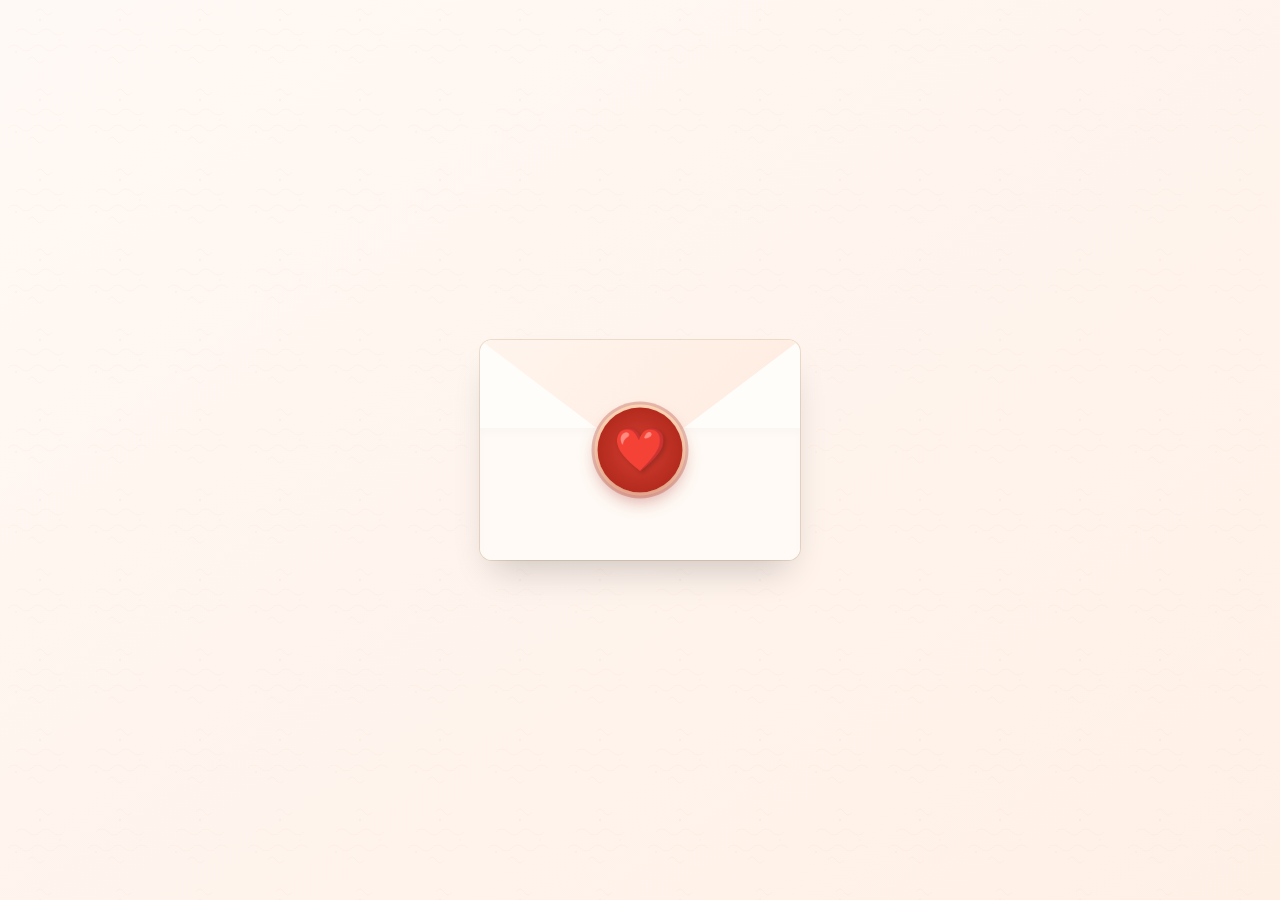
==== index.html @ abdc113b "Update name if html file" ====
<!DOCTYPE html>
<html lang="ru">
<head>
    <meta charset="UTF-8">
    <meta name="viewport" content="width=device-width, initial-scale=1.0, user-scalable=yes, viewport-fit=cover">
    <title>Запрошення на весілля | Антон & Марія</title>
    <link href="https://fonts.googleapis.com/css2?family=Cormorant+Garamond:ital,wght@0,400;0,500;0,600;1,400;1,500&family=Montserrat:wght@300;400;500;600&display=swap" rel="stylesheet">
    <style>
        * {
            margin: 0;
            padding: 0;
            box-sizing: border-box;
        }

        body {
            min-height: 100vh;
            background: linear-gradient(145deg, #fff9f5 0%, #fff0e6 100%);
            display: flex;
            align-items: center;
            justify-content: center;
            font-family: 'Montserrat', sans-serif;
            padding: 20px;
            position: relative;
            overflow-x: hidden;
        }

        /* Декоративный фоновый узор */
        body::before {
            content: "";
            position: fixed;
            top: 0;
            left: 0;
            width: 100%;
            height: 100%;
            background-image: url('data:image/svg+xml;utf8,<svg xmlns="http://www.w3.org/2000/svg" viewBox="0 0 200 200" opacity="0.12"><path fill="none" stroke="%23b34e4e" stroke-width="0.6" d="M40 80 Q55 65 70 80 Q85 95 100 80 Q115 65 130 80 Q145 95 160 80 M20 120 Q35 105 50 120 Q65 135 80 120 Q95 105 110 120 Q125 135 140 120 Q155 105 170 120 M90 30 Q100 15 110 30 Q120 45 130 30 M70 150 Q80 135 90 150 Q100 165 110 150" /><circle cx="100" cy="50" r="3" fill="%23b34e4e" opacity="0.3"/><circle cx="40" cy="130" r="2.5" fill="%23b34e4e" opacity="0.3"/><circle cx="150" cy="100" r="2" fill="%23b34e4e" opacity="0.3"/></svg>');
            background-repeat: repeat;
            background-size: 80px;
            pointer-events: none;
            z-index: 0;
        }

        .main-container {
            width: 100%;
            max-width: 650px;
            margin: 0 auto;
            position: relative;
            z-index: 2;
            perspective: 1200px;
        }

        /* === КОНВЕРТ ================================== */
        .envelope-wrapper {
            display: flex;
            justify-content: center;
            align-items: center;
            transition: all 0.6s cubic-bezier(0.2, 0.9, 0.4, 1.1);
            transform-origin: center;
        }

        .envelope {
            position: relative;
            width: 320px;
            height: 220px;
            background: #fffdf9;
            border-radius: 12px;
            box-shadow: 0 20px 35px -12px rgba(0, 0, 0, 0.2), 0 0 0 1px rgba(200, 160, 120, 0.3);
            cursor: pointer;
        }

        .envelope-flap {
            position: absolute;
            top: 0;
            left: 0;
            width: 100%;
            height: 100%;
            background: linear-gradient(135deg, #fff5ed, #ffe8dc);
            clip-path: polygon(0 0, 100% 0, 50% 55%);
            border-radius: 12px 12px 0 0;
            z-index: 1;
        }

        .envelope-body {
            position: absolute;
            bottom: 0;
            left: 0;
            width: 100%;
            height: 60%;
            background: #fffaf5;
            border-radius: 0 0 12px 12px;
            box-shadow: inset 0 5px 8px rgba(0,0,0,0.02);
        }

        /* Красная печать с пульсацией */
        .seal {
            position: absolute;
            top: 50%;
            left: 50%;
            transform: translate(-50%, -50%);
            width: 85px;
            height: 85px;
            background: radial-gradient(circle, #d43f31, #a52216);
            border-radius: 50%;
            display: flex;
            align-items: center;
            justify-content: center;
            color: #ffefcf;
            font-size: 42px;
            font-weight: bold;
            font-family: 'Cormorant Garamond', serif;
            box-shadow: 0 8px 18px rgba(160, 30, 20, 0.4), 0 0 0 3px #ffddbb, 0 0 0 6px rgba(180, 60, 40, 0.3);
            cursor: pointer;
            z-index: 20;
            transition: all 0.2s;
            text-shadow: 2px 2px 4px rgba(0,0,0,0.2);
            animation: gentlePulse 1.3s infinite ease-in-out;
        }

        @keyframes gentlePulse {
            0% {
                transform: translate(-50%, -50%) scale(1);
                box-shadow: 0 8px 18px rgba(160, 30, 20, 0.4), 0 0 0 3px #ffddbb, 0 0 0 6px rgba(200, 70, 50, 0.3);
            }
            50% {
                transform: translate(-50%, -50%) scale(1.07);
                box-shadow: 0 10px 25px rgba(190, 40, 30, 0.6), 0 0 0 5px #ffeedd, 0 0 0 10px rgba(210, 80, 60, 0.5);
            }
            100% {
                transform: translate(-50%, -50%) scale(1);
                box-shadow: 0 8px 18px rgba(160, 30, 20, 0.4), 0 0 0 3px #ffddbb, 0 0 0 6px rgba(200, 70, 50, 0.3);
            }
        }

        .envelope-wrapper.hide-envelope {
            animation: envelopeFlyAway 0.55s forwards ease-out;
            pointer-events: none;
        }

        @keyframes envelopeFlyAway {
            0% {
                opacity: 1;
                transform: scale(1) rotateY(0deg);
            }
            40% {
                opacity: 0.8;
                transform: scale(0.92) rotateY(10deg);
            }
            100% {
                opacity: 0;
                transform: scale(0.5) rotateY(25deg);
                visibility: hidden;
            }
        }

        /* === ОТКРЫТКА ================================= */
        .invitation-container {
            background: rgba(255, 250, 245, 0.96);
            border-radius: 42px 28px 42px 28px;
            box-shadow: 0 25px 45px -12px rgba(80, 30, 20, 0.3), inset 0 0 0 1px rgba(255, 245, 235, 0.8);
            backdrop-filter: blur(1px);
            overflow: hidden;
            transition: all 0.4s;
            position: relative;
        }

        .invitation-container::before {
            content: "";
            position: absolute;
            top: 20px;
            left: 20px;
            right: 20px;
            bottom: 20px;
            border: 1px solid rgba(180, 70, 50, 0.25);
            border-radius: 32px 20px 32px 20px;
            pointer-events: none;
            z-index: 1;
        }

        .invitation-container::after {
            content: "❦";
            font-size: 28px;
            color: #c5654b;
            opacity: 0.2;
            position: absolute;
            bottom: 15px;
            right: 20px;
            font-family: serif;
            transform: rotate(15deg);
            pointer-events: none;
        }

        /* Скрытие элементов */
        .hidden {
            display: none !important;
        }

        /* Шаги */
        .step {
            padding: 2rem 1.8rem;
            transition: all 0.4s cubic-bezier(0.2, 0.9, 0.4, 1.1);
            text-align: center;
            background: transparent;
        }

        /* Анимация появления карточек */
        .step-enter-active {
            animation: fadeSlideUp 0.5s forwards;
        }

        @keyframes fadeSlideUp {
            from {
                opacity: 0;
                transform: translateY(30px);
            }
            to {
                opacity: 1;
                transform: translateY(0);
            }
        }

        .step-exit-active {
            animation: fadeSlideDown 0.4s forwards;
        }

        @keyframes fadeSlideDown {
            from {
                opacity: 1;
                transform: translateY(0);
            }
            to {
                opacity: 0;
                transform: translateY(-20px);
                visibility: hidden;
            }
        }

        /* Новая пульсация для карточек (как у печати, но мягче) */
        .step:not(.hidden) .card-content {
            animation: cardPulse 1.5s infinite ease-in-out;
            transform-origin: center;
            transition: all 0.2s;
        }

        @keyframes cardPulse {
            0% {
                transform: scale(1);
                box-shadow: 0 10px 25px rgba(0, 0, 0, 0.08), 0 0 0 0px rgba(200, 90, 70, 0);
            }
            50% {
                transform: scale(1.02);
                box-shadow: 0 20px 35px rgba(130, 50, 40, 0.15), 0 0 0 4px rgba(210, 100, 70, 0.25);
            }
            100% {
                transform: scale(1);
                box-shadow: 0 10px 25px rgba(0, 0, 0, 0.08), 0 0 0 0px rgba(200, 90, 70, 0);
            }
        }

        /* Оформление контента */
        h2 {
            font-family: 'Cormorant Garamond', serif;
            font-size: 1.8rem;
            font-weight: 500;
            color: #8b3c2c;
            letter-spacing: 1px;
            margin-bottom: 0.6rem;
            position: relative;
            display: inline-block;
        }

        h2:before, h2:after {
            content: "✧";
            font-size: 1.3rem;
            color: #c4775c;
            margin: 0 8px;
            opacity: 0.7;
        }

        h1 {
            font-family: 'Cormorant Garamond', serif;
            font-size: 2.8rem;
            font-weight: 700;
            color: #9f3e2c;
            margin: 20px 0 15px;
            letter-spacing: 2px;
            text-shadow: 2px 2px 6px rgba(150, 50, 30, 0.08);
        }

        .card-content {
            background: rgba(255, 248, 240, 0.85);
            border-radius: 48px;
            padding: 20px 15px;
            transition: all 0.3s;
            box-shadow: 0 10px 25px rgba(0, 0, 0, 0.05);
            border: 1px solid rgba(210, 120, 90, 0.2);
        }

        .card-content p {
            font-size: 1.25rem;
            line-height: 1.5;
            margin: 18px 0;
            color: #4a2a20;
            font-weight: 500;
            background: #fffaf4;
            padding: 12px;
            border-radius: 50px;
            display: inline-block;
            box-shadow: 0 2px 8px rgba(0,0,0,0.02);
        }

        .card-content strong {
            color: #bc4e36;
            font-weight: 600;
        }

        .ornament {
            background-image: radial-gradient(circle, #dd8a6e 1.5px, transparent 1.5px);
            background-size: 18px 18px;
            height: 28px;
            width: 80%;
            margin: 18px auto;
            opacity: 0.4;
        }

        .next-btn {
            background: linear-gradient(115deg, #fff0e6, #ffe3d6);
            border: 1.5px solid #cd7a60;
            padding: 12px 32px;
            font-size: 1.1rem;
            font-weight: 600;
            font-family: 'Montserrat', sans-serif;
            color: #a13f2b;
            border-radius: 60px;
            margin-top: 22px;
            cursor: pointer;
            transition: all 0.3s;
            box-shadow: 0 4px 8px rgba(0,0,0,0.05);
            letter-spacing: 1px;
        }

        .next-btn:hover {
            background: linear-gradient(115deg, #ffe6dc, #ffdad0);
            transform: scale(1.02);
            border-color: #b95a40;
            box-shadow: 0 10px 18px rgba(170, 70, 40, 0.15);
            color: #7e2e1c;
        }

        .next-btn:active {
            transform: scale(0.96);
        }

        .thanks {
            font-style: italic;
            font-size: 1rem;
            margin-top: 25px;
            color: #ab5e48;
            letter-spacing: 0.5px;
            border-top: 1px dashed #e7bcab;
            padding-top: 16px;
            width: fit-content;
            margin-left: auto;
            margin-right: auto;
        }

        /* Адаптивность */
        @media (max-width: 550px) {
            body {
                padding: 12px;
            }
            .envelope {
                width: 280px;
                height: 190px;
            }
            .seal {
                width: 70px;
                height: 70px;
                font-size: 34px;
            }
            .step {
                padding: 1.8rem 1rem;
            }
            h1 {
                font-size: 2.2rem;
            }
            h2 {
                font-size: 1.4rem;
            }
            .card-content p {
                font-size: 1rem;
                padding: 10px 14px;
            }
            .next-btn {
                padding: 10px 28px;
                font-size: 1rem;
            }
            @keyframes cardPulse {
                0% { transform: scale(1); }
                50% { transform: scale(1.01); }
                100% { transform: scale(1); }
            }
        }

        @media (max-width: 380px) {
            .envelope {
                width: 250px;
                height: 170px;
            }
            .seal {
                width: 62px;
                height: 62px;
                font-size: 30px;
            }
            h1 {
                font-size: 1.9rem;
            }
        }

        .flower-deco {
            background: url('data:image/svg+xml;utf8,<svg xmlns="http://www.w3.org/2000/svg" viewBox="0 0 40 40"><path fill="%23dd8870" d="M20,6 Q24,12 20,18 Q16,12 20,6z M20,22 Q24,28 20,34 Q16,28 20,22z M6,20 Q12,24 18,20 Q12,16 6,20z M22,20 Q28,24 34,20 Q28,16 22,20z" opacity="0.2"/></svg>');
            background-repeat: repeat;
            background-size: 28px;
            position: absolute;
            inset: 0;
            opacity: 0.15;
            pointer-events: none;
            border-radius: inherit;
        }
    </style>
</head>
<body>

<div class="main-container">
    <!-- КОНВЕРТ -->
    <div class="envelope-wrapper" id="envelopeWrapper">
        <div class="envelope" id="envelope">
            <div class="envelope-flap"></div>
            <div class="envelope-body"></div>
            <div class="seal" id="sealBtn">
                ❤️
            </div>
        </div>
    </div>

    <div id="invitationCard" class="invitation-container hidden">
        <div class="flower-deco"></div>
        <div class="step step-1" id="step1">
            <div class="card-content">
                <h2>✨ Весільне Запрошення ✨</h2>
                <h1>Антон & Марія</h1>
                <div class="ornament"></div>
                <p>Сердечно запрошуємо вас<br>розділити з нами радість одруження!</p>
                <button class="next-btn" data-next="2">💌 Далі 💌</button>
            </div>
        </div>

        <!-- Шаг 2 - место и дата -->
        <div class="step step-2 hidden" id="step2">
            <div class="card-content">
                <h2>📍 Місце проведения</h2>
                <p><strong>Польша, місто Краків</strong><br>вул. Кафки 22, Кафе "Уельс"</p>
                <div class="ornament"></div>
                <p><strong>📅 Дата:</strong> 16 Серпня</p>
                <button class="next-btn" data-next="3">✨ Далі ✨</button>
            </div>
        </div>

        <div class="step step-3 hidden" id="step3">
            <div class="card-content">
                <h2>🌸 Важливо 🌸</h2>
                <p><strong>Будь ласка, повідомте Антона до 1 Липня</strong><br>чи вийде у вас приїхати.</p>
                <div class="ornament"></div>
                <p class="thanks">З любовю і нетерпінням,<br>Антон та Марія 💒</p>
            </div>
        </div>
    </div>
</div>

<script>
    (function() {
        const envelopeWrapper = document.getElementById('envelopeWrapper');
        const seal = document.getElementById('sealBtn');
        const invitationCard = document.getElementById('invitationCard');
        
        const step1 = document.getElementById('step1');
        const step2 = document.getElementById('step2');
        const step3 = document.getElementById('step3');
        
        let currentStep = 1;
        let isTransitioning = false;
        let envelopeOpened = false;
        
        function openInvitation() {
            if (envelopeOpened) return;
            envelopeOpened = true;
            
            envelopeWrapper.classList.add('hide-envelope');
            
            setTimeout(() => {
                envelopeWrapper.style.display = 'none';
                invitationCard.classList.remove('hidden');
                animateStepEnter(step1);
                currentStep = 1;
                updateStepsVisibility();
                invitationCard.scrollIntoView({ behavior: 'smooth', block: 'center' });
            }, 500);
        }
        
        function animateStepEnter(stepElement) {
            if (!stepElement) return;
            stepElement.classList.remove('step-exit-active', 'hidden');
            stepElement.classList.add('step-enter-active');
            setTimeout(() => {
                stepElement.classList.remove('step-enter-active');
            }, 450);
        }
        
        function animateStepExit(stepElement, callback) {
            if (!stepElement) {
                if(callback) callback();
                return;
            }
            stepElement.classList.add('step-exit-active');
            setTimeout(() => {
                stepElement.classList.remove('step-exit-active');
                if (callback) callback();
            }, 380);
        }
        
        function updateStepsVisibility() {
            step1.classList.add('hidden');
            step2.classList.add('hidden');
            step3.classList.add('hidden');
            if (currentStep === 1) step1.classList.remove('hidden');
            if (currentStep === 2) step2.classList.remove('hidden');
            if (currentStep === 3) step3.classList.remove('hidden');
        }
        
        function goToNextStep(nextStepNumber) {
            if (isTransitioning) return;
            if (nextStepNumber < 1 || nextStepNumber > 3) return;
            
            let currentStepElem = null;
            if (currentStep === 1) currentStepElem = step1;
            if (currentStep === 2) currentStepElem = step2;
            if (currentStep === 3) currentStepElem = step3;
            
            let nextStepElem = null;
            if (nextStepNumber === 1) nextStepElem = step1;
            if (nextStepNumber === 2) nextStepElem = step2;
            if (nextStepNumber === 3) nextStepElem = step3;
            
            if (!currentStepElem || !nextStepElem) return;
            
            isTransitioning = true;
            animateStepExit(currentStepElem, () => {
                currentStepElem.classList.add('hidden');
                nextStepElem.classList.remove('hidden');
                animateStepEnter(nextStepElem);
                currentStep = nextStepNumber;
                isTransitioning = false;
            });
        }
        
        function handleNextClick(e) {
            e.stopPropagation();
            if (isTransitioning) return;
            const btn = e.currentTarget;
            const nextStep = btn.getAttribute('data-next');
            if (nextStep) {
                const nextNum = parseInt(nextStep, 10);
                if (!isNaN(nextNum) && nextNum > currentStep && nextNum <= 3) {
                    goToNextStep(nextNum);
                }
            }
        }
        
        function attachNextButtonListeners() {
            const allNextButtons = document.querySelectorAll('.next-btn');
            allNextButtons.forEach(btn => {
                btn.removeEventListener('click', handleNextClick);
                btn.addEventListener('click', handleNextClick);
            });
        }
        
        if (seal) {
            seal.addEventListener('click', (e) => {
                e.preventDefault();
                e.stopPropagation();
                if (!envelopeOpened) openInvitation();
            });
        }
        
        const envelopeDiv = document.getElementById('envelope');
        if (envelopeDiv) {
            envelopeDiv.addEventListener('click', (e) => {
                if (!envelopeOpened && e.target !== seal && !seal.contains(e.target)) {
                    openInvitation();
                }
            });
        }
        
        // Инициализация: открытка скрыта, конверт виден
        invitationCard.classList.add('hidden');
        envelopeWrapper.style.display = 'flex';
        envelopeWrapper.classList.remove('hide-envelope');
        envelopeOpened = false;
        currentStep = 1;
        updateStepsVisibility();
        
        attachNextButtonListeners();
        
        const observer = new MutationObserver(() => {
            attachNextButtonListeners();
        });
        observer.observe(invitationCard, { childList: true, subtree: true });
        
        // Декоративный узор, если вдруг отсутствует
        if (!invitationCard.querySelector('.flower-deco')) {
            const deco = document.createElement('div');
            deco.className = 'flower-deco';
            invitationCard.appendChild(deco);
        }
    })();
</script>
</body>
</html>
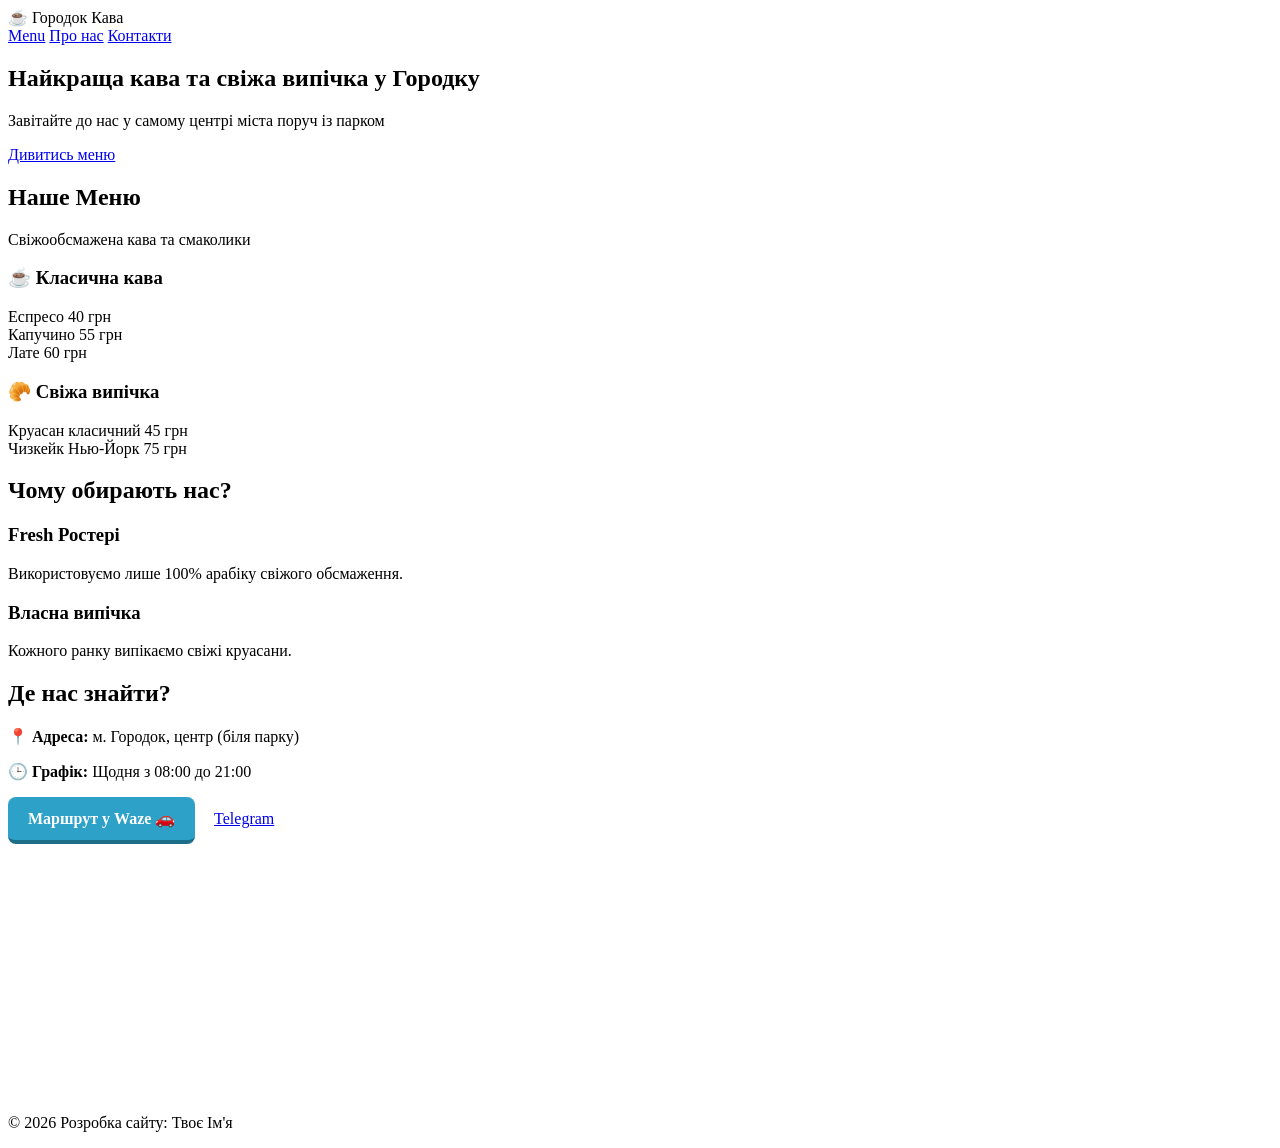
==== commit e336fb59: "Update HTML structure and content for cafe site" ====
--- a/index.html
+++ b/index.html
@@ -1,626 +1,109 @@
 <!DOCTYPE html>
-<html lang="ru">
+<html lang="uk">
 <head>
     <meta charset="UTF-8">
-    <meta name="viewport" content="width=device-width, initial-scale=1.0, user-scalable=yes, viewport-fit=cover">
-    <title>Запрошення на весілля | Антон & Марія</title>
-    <link href="https://fonts.googleapis.com/css2?family=Cormorant+Garamond:ital,wght@0,400;0,500;0,600;1,400;1,500&family=Montserrat:wght@300;400;500;600&display=swap" rel="stylesheet">
-    <style>
-        * {
-            margin: 0;
-            padding: 0;
-            box-sizing: border-box;
-        }
-
-        body {
-            min-height: 100vh;
-            background: linear-gradient(145deg, #fff9f5 0%, #fff0e6 100%);
-            display: flex;
-            align-items: center;
-            justify-content: center;
-            font-family: 'Montserrat', sans-serif;
-            padding: 20px;
-            position: relative;
-            overflow-x: hidden;
-        }
-
-        /* Декоративный фоновый узор */
-        body::before {
-            content: "";
-            position: fixed;
-            top: 0;
-            left: 0;
-            width: 100%;
-            height: 100%;
-            background-image: url('data:image/svg+xml;utf8,<svg xmlns="http://www.w3.org/2000/svg" viewBox="0 0 200 200" opacity="0.12"><path fill="none" stroke="%23b34e4e" stroke-width="0.6" d="M40 80 Q55 65 70 80 Q85 95 100 80 Q115 65 130 80 Q145 95 160 80 M20 120 Q35 105 50 120 Q65 135 80 120 Q95 105 110 120 Q125 135 140 120 Q155 105 170 120 M90 30 Q100 15 110 30 Q120 45 130 30 M70 150 Q80 135 90 150 Q100 165 110 150" /><circle cx="100" cy="50" r="3" fill="%23b34e4e" opacity="0.3"/><circle cx="40" cy="130" r="2.5" fill="%23b34e4e" opacity="0.3"/><circle cx="150" cy="100" r="2" fill="%23b34e4e" opacity="0.3"/></svg>');
-            background-repeat: repeat;
-            background-size: 80px;
-            pointer-events: none;
-            z-index: 0;
-        }
-
-        .main-container {
-            width: 100%;
-            max-width: 650px;
-            margin: 0 auto;
-            position: relative;
-            z-index: 2;
-            perspective: 1200px;
-        }
-
-        /* === КОНВЕРТ ================================== */
-        .envelope-wrapper {
-            display: flex;
-            justify-content: center;
-            align-items: center;
-            transition: all 0.6s cubic-bezier(0.2, 0.9, 0.4, 1.1);
-            transform-origin: center;
-        }
-
-        .envelope {
-            position: relative;
-            width: 320px;
-            height: 220px;
-            background: #fffdf9;
-            border-radius: 12px;
-            box-shadow: 0 20px 35px -12px rgba(0, 0, 0, 0.2), 0 0 0 1px rgba(200, 160, 120, 0.3);
-            cursor: pointer;
-        }
-
-        .envelope-flap {
-            position: absolute;
-            top: 0;
-            left: 0;
-            width: 100%;
-            height: 100%;
-            background: linear-gradient(135deg, #fff5ed, #ffe8dc);
-            clip-path: polygon(0 0, 100% 0, 50% 55%);
-            border-radius: 12px 12px 0 0;
-            z-index: 1;
-        }
-
-        .envelope-body {
-            position: absolute;
-            bottom: 0;
-            left: 0;
-            width: 100%;
-            height: 60%;
-            background: #fffaf5;
-            border-radius: 0 0 12px 12px;
-            box-shadow: inset 0 5px 8px rgba(0,0,0,0.02);
-        }
-
-        /* Красная печать с пульсацией */
-        .seal {
-            position: absolute;
-            top: 50%;
-            left: 50%;
-            transform: translate(-50%, -50%);
-            width: 85px;
-            height: 85px;
-            background: radial-gradient(circle, #d43f31, #a52216);
-            border-radius: 50%;
-            display: flex;
-            align-items: center;
-            justify-content: center;
-            color: #ffefcf;
-            font-size: 42px;
-            font-weight: bold;
-            font-family: 'Cormorant Garamond', serif;
-            box-shadow: 0 8px 18px rgba(160, 30, 20, 0.4), 0 0 0 3px #ffddbb, 0 0 0 6px rgba(180, 60, 40, 0.3);
-            cursor: pointer;
-            z-index: 20;
-            transition: all 0.2s;
-            text-shadow: 2px 2px 4px rgba(0,0,0,0.2);
-            animation: gentlePulse 1.3s infinite ease-in-out;
-        }
-
-        @keyframes gentlePulse {
-            0% {
-                transform: translate(-50%, -50%) scale(1);
-                box-shadow: 0 8px 18px rgba(160, 30, 20, 0.4), 0 0 0 3px #ffddbb, 0 0 0 6px rgba(200, 70, 50, 0.3);
-            }
-            50% {
-                transform: translate(-50%, -50%) scale(1.07);
-                box-shadow: 0 10px 25px rgba(190, 40, 30, 0.6), 0 0 0 5px #ffeedd, 0 0 0 10px rgba(210, 80, 60, 0.5);
-            }
-            100% {
-                transform: translate(-50%, -50%) scale(1);
-                box-shadow: 0 8px 18px rgba(160, 30, 20, 0.4), 0 0 0 3px #ffddbb, 0 0 0 6px rgba(200, 70, 50, 0.3);
-            }
-        }
-
-        .envelope-wrapper.hide-envelope {
-            animation: envelopeFlyAway 0.55s forwards ease-out;
-            pointer-events: none;
-        }
-
-        @keyframes envelopeFlyAway {
-            0% {
-                opacity: 1;
-                transform: scale(1) rotateY(0deg);
-            }
-            40% {
-                opacity: 0.8;
-                transform: scale(0.92) rotateY(10deg);
-            }
-            100% {
-                opacity: 0;
-                transform: scale(0.5) rotateY(25deg);
-                visibility: hidden;
-            }
-        }
-
-        /* === ОТКРЫТКА ================================= */
-        .invitation-container {
-            background: rgba(255, 250, 245, 0.96);
-            border-radius: 42px 28px 42px 28px;
-            box-shadow: 0 25px 45px -12px rgba(80, 30, 20, 0.3), inset 0 0 0 1px rgba(255, 245, 235, 0.8);
-            backdrop-filter: blur(1px);
-            overflow: hidden;
-            transition: all 0.4s;
-            position: relative;
-        }
-
-        .invitation-container::before {
-            content: "";
-            position: absolute;
-            top: 20px;
-            left: 20px;
-            right: 20px;
-            bottom: 20px;
-            border: 1px solid rgba(180, 70, 50, 0.25);
-            border-radius: 32px 20px 32px 20px;
-            pointer-events: none;
-            z-index: 1;
-        }
-
-        .invitation-container::after {
-            content: "❦";
-            font-size: 28px;
-            color: #c5654b;
-            opacity: 0.2;
-            position: absolute;
-            bottom: 15px;
-            right: 20px;
-            font-family: serif;
-            transform: rotate(15deg);
-            pointer-events: none;
-        }
-
-        /* Скрытие элементов */
-        .hidden {
-            display: none !important;
-        }
-
-        /* Шаги */
-        .step {
-            padding: 2rem 1.8rem;
-            transition: all 0.4s cubic-bezier(0.2, 0.9, 0.4, 1.1);
-            text-align: center;
-            background: transparent;
-        }
-
-        /* Анимация появления карточек */
-        .step-enter-active {
-            animation: fadeSlideUp 0.5s forwards;
-        }
-
-        @keyframes fadeSlideUp {
-            from {
-                opacity: 0;
-                transform: translateY(30px);
-            }
-            to {
-                opacity: 1;
-                transform: translateY(0);
-            }
-        }
-
-        .step-exit-active {
-            animation: fadeSlideDown 0.4s forwards;
-        }
-
-        @keyframes fadeSlideDown {
-            from {
-                opacity: 1;
-                transform: translateY(0);
-            }
-            to {
-                opacity: 0;
-                transform: translateY(-20px);
-                visibility: hidden;
-            }
-        }
-
-        /* Новая пульсация для карточек (как у печати, но мягче) */
-        .step:not(.hidden) .card-content {
-            animation: cardPulse 1.5s infinite ease-in-out;
-            transform-origin: center;
-            transition: all 0.2s;
-        }
-
-        @keyframes cardPulse {
-            0% {
-                transform: scale(1);
-                box-shadow: 0 10px 25px rgba(0, 0, 0, 0.08), 0 0 0 0px rgba(200, 90, 70, 0);
-            }
-            50% {
-                transform: scale(1.02);
-                box-shadow: 0 20px 35px rgba(130, 50, 40, 0.15), 0 0 0 4px rgba(210, 100, 70, 0.25);
-            }
-            100% {
-                transform: scale(1);
-                box-shadow: 0 10px 25px rgba(0, 0, 0, 0.08), 0 0 0 0px rgba(200, 90, 70, 0);
-            }
-        }
-
-        /* Оформление контента */
-        h2 {
-            font-family: 'Cormorant Garamond', serif;
-            font-size: 1.8rem;
-            font-weight: 500;
-            color: #8b3c2c;
-            letter-spacing: 1px;
-            margin-bottom: 0.6rem;
-            position: relative;
-            display: inline-block;
-        }
-
-        h2:before, h2:after {
-            content: "✧";
-            font-size: 1.3rem;
-            color: #c4775c;
-            margin: 0 8px;
-            opacity: 0.7;
-        }
-
-        h1 {
-            font-family: 'Cormorant Garamond', serif;
-            font-size: 2.8rem;
-            font-weight: 700;
-            color: #9f3e2c;
-            margin: 20px 0 15px;
-            letter-spacing: 2px;
-            text-shadow: 2px 2px 6px rgba(150, 50, 30, 0.08);
-        }
-
-        .card-content {
-            background: rgba(255, 248, 240, 0.85);
-            border-radius: 48px;
-            padding: 20px 15px;
-            transition: all 0.3s;
-            box-shadow: 0 10px 25px rgba(0, 0, 0, 0.05);
-            border: 1px solid rgba(210, 120, 90, 0.2);
-        }
-
-        .card-content p {
-            font-size: 1.25rem;
-            line-height: 1.5;
-            margin: 18px 0;
-            color: #4a2a20;
-            font-weight: 500;
-            background: #fffaf4;
-            padding: 12px;
-            border-radius: 50px;
-            display: inline-block;
-            box-shadow: 0 2px 8px rgba(0,0,0,0.02);
-        }
-
-        .card-content strong {
-            color: #bc4e36;
-            font-weight: 600;
-        }
-
-        .ornament {
-            background-image: radial-gradient(circle, #dd8a6e 1.5px, transparent 1.5px);
-            background-size: 18px 18px;
-            height: 28px;
-            width: 80%;
-            margin: 18px auto;
-            opacity: 0.4;
-        }
-
-        .next-btn {
-            background: linear-gradient(115deg, #fff0e6, #ffe3d6);
-            border: 1.5px solid #cd7a60;
-            padding: 12px 32px;
-            font-size: 1.1rem;
-            font-weight: 600;
-            font-family: 'Montserrat', sans-serif;
-            color: #a13f2b;
-            border-radius: 60px;
-            margin-top: 22px;
-            cursor: pointer;
-            transition: all 0.3s;
-            box-shadow: 0 4px 8px rgba(0,0,0,0.05);
-            letter-spacing: 1px;
-        }
-
-        .next-btn:hover {
-            background: linear-gradient(115deg, #ffe6dc, #ffdad0);
-            transform: scale(1.02);
-            border-color: #b95a40;
-            box-shadow: 0 10px 18px rgba(170, 70, 40, 0.15);
-            color: #7e2e1c;
-        }
-
-        .next-btn:active {
-            transform: scale(0.96);
-        }
-
-        .thanks {
-            font-style: italic;
-            font-size: 1rem;
-            margin-top: 25px;
-            color: #ab5e48;
-            letter-spacing: 0.5px;
-            border-top: 1px dashed #e7bcab;
-            padding-top: 16px;
-            width: fit-content;
-            margin-left: auto;
-            margin-right: auto;
-        }
-
-        /* Адаптивность */
-        @media (max-width: 550px) {
-            body {
-                padding: 12px;
-            }
-            .envelope {
-                width: 280px;
-                height: 190px;
-            }
-            .seal {
-                width: 70px;
-                height: 70px;
-                font-size: 34px;
-            }
-            .step {
-                padding: 1.8rem 1rem;
-            }
-            h1 {
-                font-size: 2.2rem;
-            }
-            h2 {
-                font-size: 1.4rem;
-            }
-            .card-content p {
-                font-size: 1rem;
-                padding: 10px 14px;
-            }
-            .next-btn {
-                padding: 10px 28px;
-                font-size: 1rem;
-            }
-            @keyframes cardPulse {
-                0% { transform: scale(1); }
-                50% { transform: scale(1.01); }
-                100% { transform: scale(1); }
-            }
-        }
-
-        @media (max-width: 380px) {
-            .envelope {
-                width: 250px;
-                height: 170px;
-            }
-            .seal {
-                width: 62px;
-                height: 62px;
-                font-size: 30px;
-            }
-            h1 {
-                font-size: 1.9rem;
-            }
-        }
-
-        .flower-deco {
-            background: url('data:image/svg+xml;utf8,<svg xmlns="http://www.w3.org/2000/svg" viewBox="0 0 40 40"><path fill="%23dd8870" d="M20,6 Q24,12 20,18 Q16,12 20,6z M20,22 Q24,28 20,34 Q16,28 20,22z M6,20 Q12,24 18,20 Q12,16 6,20z M22,20 Q28,24 34,20 Q28,16 22,20z" opacity="0.2"/></svg>');
-            background-repeat: repeat;
-            background-size: 28px;
-            position: absolute;
-            inset: 0;
-            opacity: 0.15;
-            pointer-events: none;
-            border-radius: inherit;
-        }
-    </style>
+    <meta name="viewport" content="width=device-width, initial-scale=1.0">
+    <title>Кав'ярня в центрі Городка</title>
+    <link rel="stylesheet" href="style.css">
 </head>
 <body>
 
-<div class="main-container">
-    <!-- КОНВЕРТ -->
-    <div class="envelope-wrapper" id="envelopeWrapper">
-        <div class="envelope" id="envelope">
-            <div class="envelope-flap"></div>
-            <div class="envelope-body"></div>
-            <div class="seal" id="sealBtn">
-                ❤️
+    <header>
+        <div class="container">
+            <div class="logo">☕ Городок Кава</div>
+            <nav>
+                <a href="#menu">Menu</a>
+                <a href="#about">Про нас</a>
+                <a href="#contacts">Контакти</a>
+            </nav>
+        </div>
+    </header>
+
+    <section class="hero">
+        <div class="hero-content">
+            <h1>Найкраща кава та свіжа випічка у Городку</h1>
+            <p>Завітайте до нас у самому центрі міста поруч із парком</p>
+            <a href="#menu" class="btn">Дивитись меню</a>
+        </div>
+    </section>
+
+    <section id="menu" class="container section">
+        <h2>Наше Меню</h2>
+        <p class="menu-subtitle">Свіжообсмажена кава та смаколики</p>
+        
+        <div class="menu-grid">
+            <div class="menu-category">
+                <h3>☕ Класична кава</h3>
+                <div class="menu-item">
+                    <span class="item-name">Еспресо</span>
+                    <span class="item-line"></span>
+                    <span class="item-price">40 грн</span>
+                </div>
+                <div class="menu-item">
+                    <span class="item-name">Капучино</span>
+                    <span class="item-line"></span>
+                    <span class="item-price">55 грн</span>
+                </div>
+                <div class="menu-item">
+                    <span class="item-name">Лате</span>
+                    <span class="item-line"></span>
+                    <span class="item-price">60 грн</span>
+                </div>
+            </div>
+
+            <div class="menu-category">
+                <h3>🥐 Свіжа випічка</h3>
+                <div class="menu-item">
+                    <span class="item-name">Круасан класичний</span>
+                    <span class="item-line"></span>
+                    <span class="item-price">45 грн</span>
+                </div>
+                <div class="menu-item">
+                    <span class="item-name">Чизкейк Нью-Йорк</span>
+                    <span class="item-line"></span>
+                    <span class="item-price">75 грн</span>
+                </div>
             </div>
         </div>
-    </div>
+    </section>
 
-    <div id="invitationCard" class="invitation-container hidden">
-        <div class="flower-deco"></div>
-        <div class="step step-1" id="step1">
-            <div class="card-content">
-                <h2>✨ Весільне Запрошення ✨</h2>
-                <h1>Антон & Марія</h1>
-                <div class="ornament"></div>
-                <p>Сердечно запрошуємо вас<br>розділити з нами радість одруження!</p>
-                <button class="next-btn" data-next="2">💌 Далі 💌</button>
+    <section id="about" class="container section">
+        <h2>Чому обирають нас?</h2>
+        <div class="features">
+            <div class="feature-box">
+                <h3>Fresh Ростері</h3>
+                <p>Використовуємо лише 100% арабіку свіжого обсмаження.</p>
+            </div>
+            <div class="feature-box">
+                <h3>Власна випічка</h3>
+                <p>Кожного ранку випікаємо свіжі круасани.</p>
             </div>
         </div>
+    </section>
 
-        <!-- Шаг 2 - место и дата -->
-        <div class="step step-2 hidden" id="step2">
-            <div class="card-content">
-                <h2>📍 Місце проведения</h2>
-                <p><strong>Польша, місто Краків</strong><br>вул. Кафки 22, Кафе "Уельс"</p>
-                <div class="ornament"></div>
-                <p><strong>📅 Дата:</strong> 16 Серпня</p>
-                <button class="next-btn" data-next="3">✨ Далі ✨</button>
+    <section id="contacts" class="contacts-section">
+        <div class="container">
+            <h2>Де нас знайти?</h2>
+            <div class="contacts-grid">
+                <div class="contacts-info">
+                    <p>📍 <strong>Адреса:</strong> м. Городок, центр (біля парку)</p>
+                    <p>🕒 <strong>Графік:</strong> Щодня з 08:00 до 21:00</p>
+                    
+                    <div class="social-buttons">
+                      <a href="https://waze.com/ul?ll=49.78635753404676,23.655136758269116&navigate=yes" target="_blank" style="display: inline-block; background-color: #2da1c7; color: #ffffff !important; padding: 12px 20px; border-radius: 8px; text-decoration: none; font-weight: 600; border-bottom: 4px solid #1b6d88; margin-right: 15px;">Маршрут у Waze 🚗</a>
+                        <a href="https://t.me/your_username" target="_blank" class="btn-social tg">Telegram</a>
+                    </div>
+                </div>
+                <div class="map">
+                 <iframe src="https://www.google.com/maps/embed?pb=!1m18!1m12!1m3!1d644.7570499696414!2d23.654516709664536!3d49.78631109311246!2m3!1f0!2f0!3f0!3m2!1i1024!2i768!4f13.1!3m3!1m2!1s0x0%3A0x0!2zNDknNDcnMTAuNyJOIDIzwrAzOScyMS4zIkU!5e0!3m2!1suk!2sua!4v1719690000000!5m2!1suk!2sua" width="100%" height="250" style="border:0;" allowfullscreen="" loading="lazy" referrerpolicy="no-referrer-when-downgrade"></iframe>
+                </div>
             </div>
         </div>
+    </section>
 
-        <div class="step step-3 hidden" id="step3">
-            <div class="card-content">
-                <h2>🌸 Важливо 🌸</h2>
-                <p><strong>Будь ласка, повідомте Антона до 1 Липня</strong><br>чи вийде у вас приїхати.</p>
-                <div class="ornament"></div>
-                <p class="thanks">З любовю і нетерпінням,<br>Антон та Марія 💒</p>
-            </div>
-        </div>
-    </div>
-</div>
+    <footer>
+        <p>© 2026 Розробка сайту: Твоє Ім'я</p>
+    </footer>
 
-<script>
-    (function() {
-        const envelopeWrapper = document.getElementById('envelopeWrapper');
-        const seal = document.getElementById('sealBtn');
-        const invitationCard = document.getElementById('invitationCard');
-        
-        const step1 = document.getElementById('step1');
-        const step2 = document.getElementById('step2');
-        const step3 = document.getElementById('step3');
-        
-        let currentStep = 1;
-        let isTransitioning = false;
-        let envelopeOpened = false;
-        
-        function openInvitation() {
-            if (envelopeOpened) return;
-            envelopeOpened = true;
-            
-            envelopeWrapper.classList.add('hide-envelope');
-            
-            setTimeout(() => {
-                envelopeWrapper.style.display = 'none';
-                invitationCard.classList.remove('hidden');
-                animateStepEnter(step1);
-                currentStep = 1;
-                updateStepsVisibility();
-                invitationCard.scrollIntoView({ behavior: 'smooth', block: 'center' });
-            }, 500);
-        }
-        
-        function animateStepEnter(stepElement) {
-            if (!stepElement) return;
-            stepElement.classList.remove('step-exit-active', 'hidden');
-            stepElement.classList.add('step-enter-active');
-            setTimeout(() => {
-                stepElement.classList.remove('step-enter-active');
-            }, 450);
-        }
-        
-        function animateStepExit(stepElement, callback) {
-            if (!stepElement) {
-                if(callback) callback();
-                return;
-            }
-            stepElement.classList.add('step-exit-active');
-            setTimeout(() => {
-                stepElement.classList.remove('step-exit-active');
-                if (callback) callback();
-            }, 380);
-        }
-        
-        function updateStepsVisibility() {
-            step1.classList.add('hidden');
-            step2.classList.add('hidden');
-            step3.classList.add('hidden');
-            if (currentStep === 1) step1.classList.remove('hidden');
-            if (currentStep === 2) step2.classList.remove('hidden');
-            if (currentStep === 3) step3.classList.remove('hidden');
-        }
-        
-        function goToNextStep(nextStepNumber) {
-            if (isTransitioning) return;
-            if (nextStepNumber < 1 || nextStepNumber > 3) return;
-            
-            let currentStepElem = null;
-            if (currentStep === 1) currentStepElem = step1;
-            if (currentStep === 2) currentStepElem = step2;
-            if (currentStep === 3) currentStepElem = step3;
-            
-            let nextStepElem = null;
-            if (nextStepNumber === 1) nextStepElem = step1;
-            if (nextStepNumber === 2) nextStepElem = step2;
-            if (nextStepNumber === 3) nextStepElem = step3;
-            
-            if (!currentStepElem || !nextStepElem) return;
-            
-            isTransitioning = true;
-            animateStepExit(currentStepElem, () => {
-                currentStepElem.classList.add('hidden');
-                nextStepElem.classList.remove('hidden');
-                animateStepEnter(nextStepElem);
-                currentStep = nextStepNumber;
-                isTransitioning = false;
-            });
-        }
-        
-        function handleNextClick(e) {
-            e.stopPropagation();
-            if (isTransitioning) return;
-            const btn = e.currentTarget;
-            const nextStep = btn.getAttribute('data-next');
-            if (nextStep) {
-                const nextNum = parseInt(nextStep, 10);
-                if (!isNaN(nextNum) && nextNum > currentStep && nextNum <= 3) {
-                    goToNextStep(nextNum);
-                }
-            }
-        }
-        
-        function attachNextButtonListeners() {
-            const allNextButtons = document.querySelectorAll('.next-btn');
-            allNextButtons.forEach(btn => {
-                btn.removeEventListener('click', handleNextClick);
-                btn.addEventListener('click', handleNextClick);
-            });
-        }
-        
-        if (seal) {
-            seal.addEventListener('click', (e) => {
-                e.preventDefault();
-                e.stopPropagation();
-                if (!envelopeOpened) openInvitation();
-            });
-        }
-        
-        const envelopeDiv = document.getElementById('envelope');
-        if (envelopeDiv) {
-            envelopeDiv.addEventListener('click', (e) => {
-                if (!envelopeOpened && e.target !== seal && !seal.contains(e.target)) {
-                    openInvitation();
-                }
-            });
-        }
-        
-        // Инициализация: открытка скрыта, конверт виден
-        invitationCard.classList.add('hidden');
-        envelopeWrapper.style.display = 'flex';
-        envelopeWrapper.classList.remove('hide-envelope');
-        envelopeOpened = false;
-        currentStep = 1;
-        updateStepsVisibility();
-        
-        attachNextButtonListeners();
-        
-        const observer = new MutationObserver(() => {
-            attachNextButtonListeners();
-        });
-        observer.observe(invitationCard, { childList: true, subtree: true });
-        
-        // Декоративный узор, если вдруг отсутствует
-        if (!invitationCard.querySelector('.flower-deco')) {
-            const deco = document.createElement('div');
-            deco.className = 'flower-deco';
-            invitationCard.appendChild(deco);
-        }
-    })();
-</script>
 </body>
 </html>
